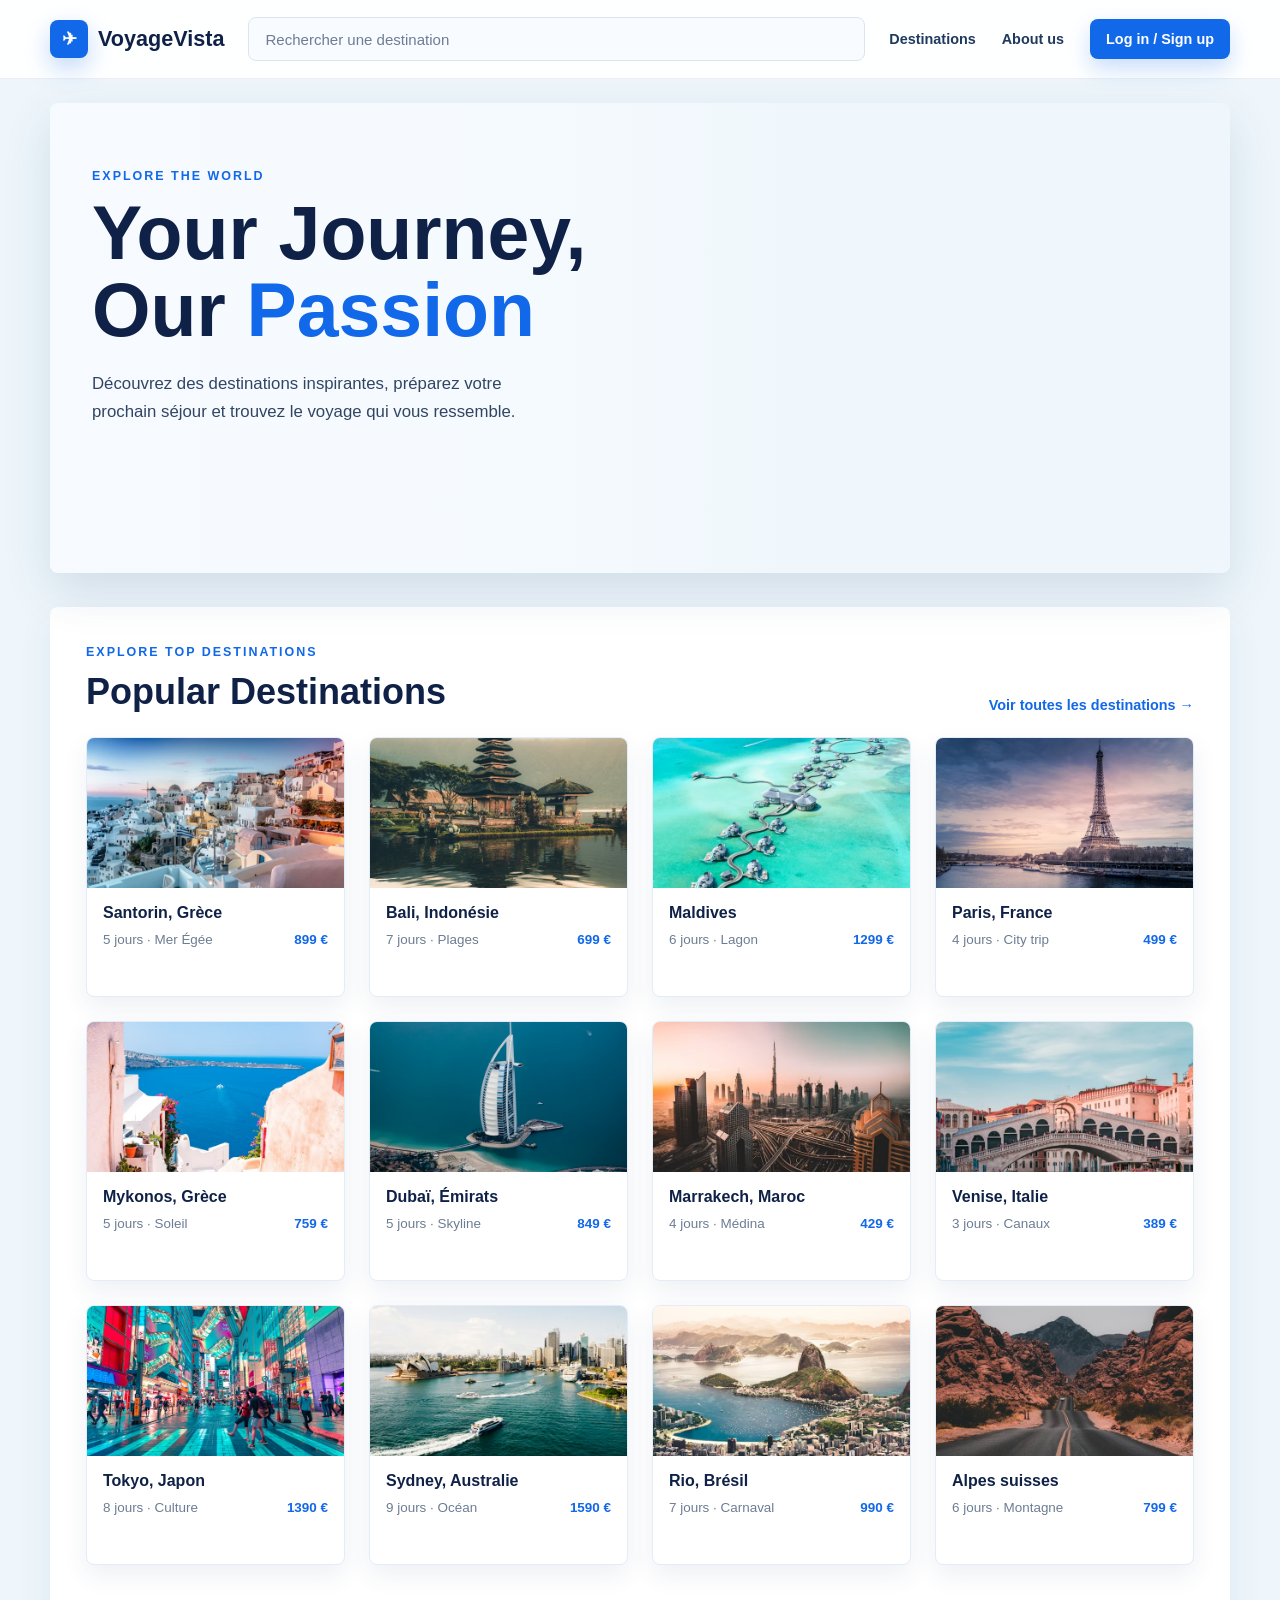
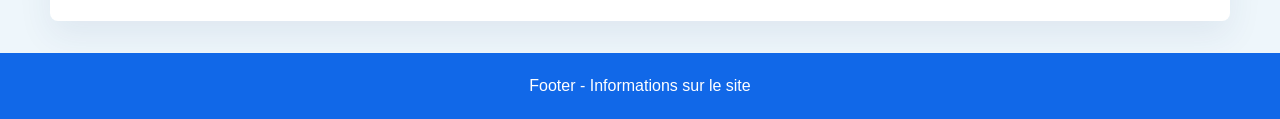
==== index.html @ a4513fe3 "Commit n°5" ====
﻿<!DOCTYPE html>
<html lang="fr">
<head>
    <meta charset="UTF-8">
    <meta name="viewport" content="width=device-width, initial-scale=1.0">
    <title>VoyageVista - Accueil</title>
    <link rel="stylesheet" href="src/css/index.css">
</head>
<body>
    <header>
        <div class="page navbar">
            <a class="logo" href="#" aria-label="VoyageVista">
                <span class="logo-mark">✈</span>
                <span>VoyageVista</span>
            </a>

            <form class="search-bar">
                <input type="search" placeholder="Rechercher une destination" aria-label="Rechercher une destination">
            </form>

            <nav aria-label="Navigation principale">
                <a href="#destinations">Destinations</a>
                <a href="#about">About us</a>
                <a class="login-link" href="connexion.html">Log in / Sign up</a>
            </nav>
        </div>
    </header>

    <main class="page">
        <section class="hero" aria-label="Accueil VoyageVista">
            <div class="hero-content">
                <div class="eyebrow">Explore the world</div>
                <h1>Your Journey, Our <span>Passion</span></h1>
                <p>Découvrez des destinations inspirantes, préparez votre prochain séjour et trouvez le voyage qui vous ressemble.</p>
            </div>
        </section>

        <section class="destinations-section" id="destinations">
            <div class="section-header">
                <div>
                    <div class="eyebrow">Explore top destinations</div>
                    <h2>Popular Destinations</h2>
                </div>
                <a class="view-all" href="#">Voir toutes les destinations →</a>
            </div>

            <div class="destination-grid">
                <article class="destination-card">
                    <div class="destination-image" style="background-image: url('images/image_santorin.avif');"></div>
                    <div class="destination-info">
                        <h3>Santorin, Grèce</h3>
                        <div class="destination-meta"><span>5 jours · Mer Égée</span><span class="price">899 €</span></div>
                    </div>
                </article>

                <article class="destination-card">
                    <div class="destination-image" style="background-image: url('images/image_bali.avif');"></div>
                    <div class="destination-info">
                        <h3>Bali, Indonésie</h3>
                        <div class="destination-meta"><span>7 jours · Plages</span><span class="price">699 €</span></div>
                    </div>
                </article>

                <article class="destination-card">
                    <div class="destination-image" style="background-image: url('images/image_maldives.avif');"></div>
                    <div class="destination-info">
                        <h3>Maldives</h3>
                        <div class="destination-meta"><span>6 jours · Lagon</span><span class="price">1299 €</span></div>
                    </div>
                </article>

                <article class="destination-card">
                    <div class="destination-image" style="background-image: url('images/image_paris.avif');"></div>
                    <div class="destination-info">
                        <h3>Paris, France</h3>
                        <div class="destination-meta"><span>4 jours · City trip</span><span class="price">499 €</span></div>
                    </div>
                </article>

                <article class="destination-card">
                    <div class="destination-image" style="background-image: url('images/image_mykonos.avif');"></div>
                    <div class="destination-info">
                        <h3>Mykonos, Grèce</h3>
                        <div class="destination-meta"><span>5 jours · Soleil</span><span class="price">759 €</span></div>
                    </div>
                </article>

                <article class="destination-card">
                    <div class="destination-image" style="background-image: url('images/image_dubai.avif');"></div>
                    <div class="destination-info">
                        <h3>Dubaï, Émirats</h3>
                        <div class="destination-meta"><span>5 jours · Skyline</span><span class="price">849 €</span></div>
                    </div>
                </article>

                <article class="destination-card">
                    <div class="destination-image" style="background-image: url('images/image_marrakech.avif');"></div>
                    <div class="destination-info">
                        <h3>Marrakech, Maroc</h3>
                        <div class="destination-meta"><span>4 jours · Médina</span><span class="price">429 €</span></div>
                    </div>
                </article>

                <article class="destination-card">
                    <div class="destination-image" style="background-image: url('images/image_venise.avif');"></div>
                    <div class="destination-info">
                        <h3>Venise, Italie</h3>
                        <div class="destination-meta"><span>3 jours · Canaux</span><span class="price">389 €</span></div>
                    </div>
                </article>

                <article class="destination-card">
                    <div class="destination-image" style="background-image: url('images/image_tokyo.avif');"></div>
                    <div class="destination-info">
                        <h3>Tokyo, Japon</h3>
                        <div class="destination-meta"><span>8 jours · Culture</span><span class="price">1390 €</span></div>
                    </div>
                </article>

                <article class="destination-card">
                    <div class="destination-image" style="background-image: url('images/image_sydney.avif');"></div>
                    <div class="destination-info">
                        <h3>Sydney, Australie</h3>
                        <div class="destination-meta"><span>9 jours · Océan</span><span class="price">1590 €</span></div>
                    </div>
                </article>

                <article class="destination-card">
                    <div class="destination-image" style="background-image: url('images/image_rio.avif');"></div>
                    <div class="destination-info">
                        <h3>Rio, Brésil</h3>
                        <div class="destination-meta"><span>7 jours · Carnaval</span><span class="price">990 €</span></div>
                    </div>
                </article>

                <article class="destination-card">
                    <div class="destination-image" style="background-image: url('images/image_alpessuisses.avif');"></div>
                    <div class="destination-info">
                        <h3>Alpes suisses</h3>
                        <div class="destination-meta"><span>6 jours · Montagne</span><span class="price">799 €</span></div>
                    </div>
                </article>
            </div>
        </section>
    </main>

    <footer id="about">
        <div class="page">Footer - Informations sur le site</div>
    </footer>
</body>
</html>
---- src/css/index.css ----
﻿* {
    box-sizing: border-box;
    margin: 0;
    padding: 0;
}

body {
    min-height: 100vh;
    color: #0f2147;
    font-family: Arial, Helvetica, sans-serif;
    background: #eef6fb;
}

a {
    color: inherit;
    text-decoration: none;
}

.page {
    width: min(1180px, calc(100% - 32px));
    margin: 0 auto;
}

header {
    position: sticky;
    top: 0;
    z-index: 10;
    background: rgba(255, 255, 255, 0.92);
    border-bottom: 1px solid rgba(15, 33, 71, 0.08);
    backdrop-filter: blur(14px);
}

.navbar {
    display: flex;
    align-items: center;
    gap: 24px;
    min-height: 78px;
}

.logo {
    display: flex;
    align-items: center;
    gap: 10px;
    min-width: 170px;
    font-weight: 800;
    font-size: 1.35rem;
    letter-spacing: 0;
}

.logo-mark {
    display: grid;
    place-items: center;
    width: 38px;
    height: 38px;
    color: white;
    font-size: 1.1rem;
    border-radius: 8px;
    background: #1168e8;
    box-shadow: 0 10px 24px rgba(17, 104, 232, 0.25);
}

.search-bar {
    flex: 1;
    display: flex;
    align-items: center;
    min-width: 220px;
    height: 44px;
    padding: 0 16px;
    border: 1px solid #dce5ef;
    border-radius: 8px;
    background: #f8fbff;
}

.search-bar input {
    width: 100%;
    border: 0;
    outline: 0;
    color: #20395f;
    font-size: 0.94rem;
    background: transparent;
}

.search-bar input::placeholder {
    color: #6d7d94;
}

nav {
    display: flex;
    align-items: center;
    gap: 26px;
    color: #20395f;
    font-size: 0.9rem;
    font-weight: 700;
}

.login-link {
    padding: 12px 16px;
    color: white;
    border-radius: 8px;
    background: #1168e8;
    box-shadow: 0 10px 22px rgba(17, 104, 232, 0.22);
}

.hero {
    position: relative;
    overflow: hidden;
    min-height: 470px;
    margin-top: 24px;
    border-radius: 8px;
    background:
        linear-gradient(90deg, rgba(247, 251, 255, 0.96) 0%, rgba(247, 251, 255, 0.82) 38%, rgba(247, 251, 255, 0.18) 64%),
        url("https://images.unsplash.com/photo-1507525428034-b723cf961d3e?auto=format&fit=crop&w=1600&q=80") center/cover;
    box-shadow: 0 18px 48px rgba(33, 68, 111, 0.14);
}

.hero-content {
    width: min(620px, 100%);
    padding: 66px 42px;
}

.eyebrow {
    margin-bottom: 12px;
    color: #1168e8;
    font-size: 0.78rem;
    font-weight: 800;
    letter-spacing: 2px;
    text-transform: uppercase;
}

h1 {
    max-width: 560px;
    font-size: clamp(2.6rem, 6vw, 4.7rem);
    line-height: 1.02;
    letter-spacing: 0;
}

h1 span {
    color: #1168e8;
}

.hero p {
    max-width: 460px;
    margin-top: 22px;
    color: #314563;
    font-size: 1.05rem;
    line-height: 1.65;
}

.destinations-section {
    margin-top: 34px;
    padding: 38px 0 56px;
    background: #ffffff;
    border-radius: 8px;
    box-shadow: 0 14px 34px rgba(33, 68, 111, 0.08);
}

.section-header {
    display: flex;
    align-items: end;
    justify-content: space-between;
    gap: 20px;
    padding: 0 36px 24px;
}

.section-header h2 {
    margin-top: 6px;
    font-size: clamp(1.6rem, 3vw, 2.25rem);
    letter-spacing: 0;
}

.view-all {
    color: #1168e8;
    font-size: 0.9rem;
    font-weight: 800;
    white-space: nowrap;
}

.destination-grid {
    display: grid;
    grid-template-columns: repeat(4, 1fr);
    gap: 24px;
    padding: 0 36px;
}

.destination-card {
    overflow: hidden;
    min-height: 260px;
    border: 1px solid #e3edf7;
    border-radius: 8px;
    background: white;
    box-shadow: 0 10px 24px rgba(33, 68, 111, 0.08);
    transition: transform 0.2s ease, box-shadow 0.2s ease;
}

.destination-card:hover {
    transform: translateY(-4px);
    box-shadow: 0 16px 34px rgba(33, 68, 111, 0.14);
}

.destination-image {
    height: 150px;
    background-position: center;
    background-size: cover;
}

.destination-info {
    padding: 16px;
}

.destination-info h3 {
    margin-bottom: 8px;
    font-size: 1rem;
}

.destination-meta {
    display: flex;
    justify-content: space-between;
    gap: 12px;
    color: #6c7d93;
    font-size: 0.84rem;
    line-height: 1.45;
}

.price {
    color: #1168e8;
    font-weight: 800;
    white-space: nowrap;
}

footer {
    margin-top: 32px;
    padding: 24px 0;
    color: white;
    text-align: center;
    background: #1168e8;
}

@media (max-width: 980px) {
    .navbar {
        flex-wrap: wrap;
        padding: 16px 0;
    }

    .search-bar {
        order: 3;
        flex-basis: 100%;
    }

    nav {
        margin-left: auto;
    }

    .destination-grid {
        grid-template-columns: repeat(2, 1fr);
    }
}

@media (max-width: 680px) {
    .page {
        width: min(100% - 20px, 1180px);
    }

    .navbar {
        gap: 14px;
    }

    nav {
        width: 100%;
        justify-content: space-between;
        gap: 10px;
        font-size: 0.78rem;
    }

    .login-link {
        padding: 10px 12px;
    }

    .hero {
        min-height: 540px;
        background:
            linear-gradient(180deg, rgba(247, 251, 255, 0.98) 0%, rgba(247, 251, 255, 0.9) 45%, rgba(247, 251, 255, 0.12) 100%),
            url("https://images.unsplash.com/photo-1507525428034-b723cf961d3e?auto=format&fit=crop&w=1000&q=80") center/cover;
    }

    .hero-content {
        padding: 42px 24px;
    }

    .section-header {
        display: block;
        padding: 0 20px 22px;
    }

    .view-all {
        display: inline-block;
        margin-top: 12px;
    }

    .destination-grid {
        grid-template-columns: 1fr;
        padding: 0 20px;
    }

}
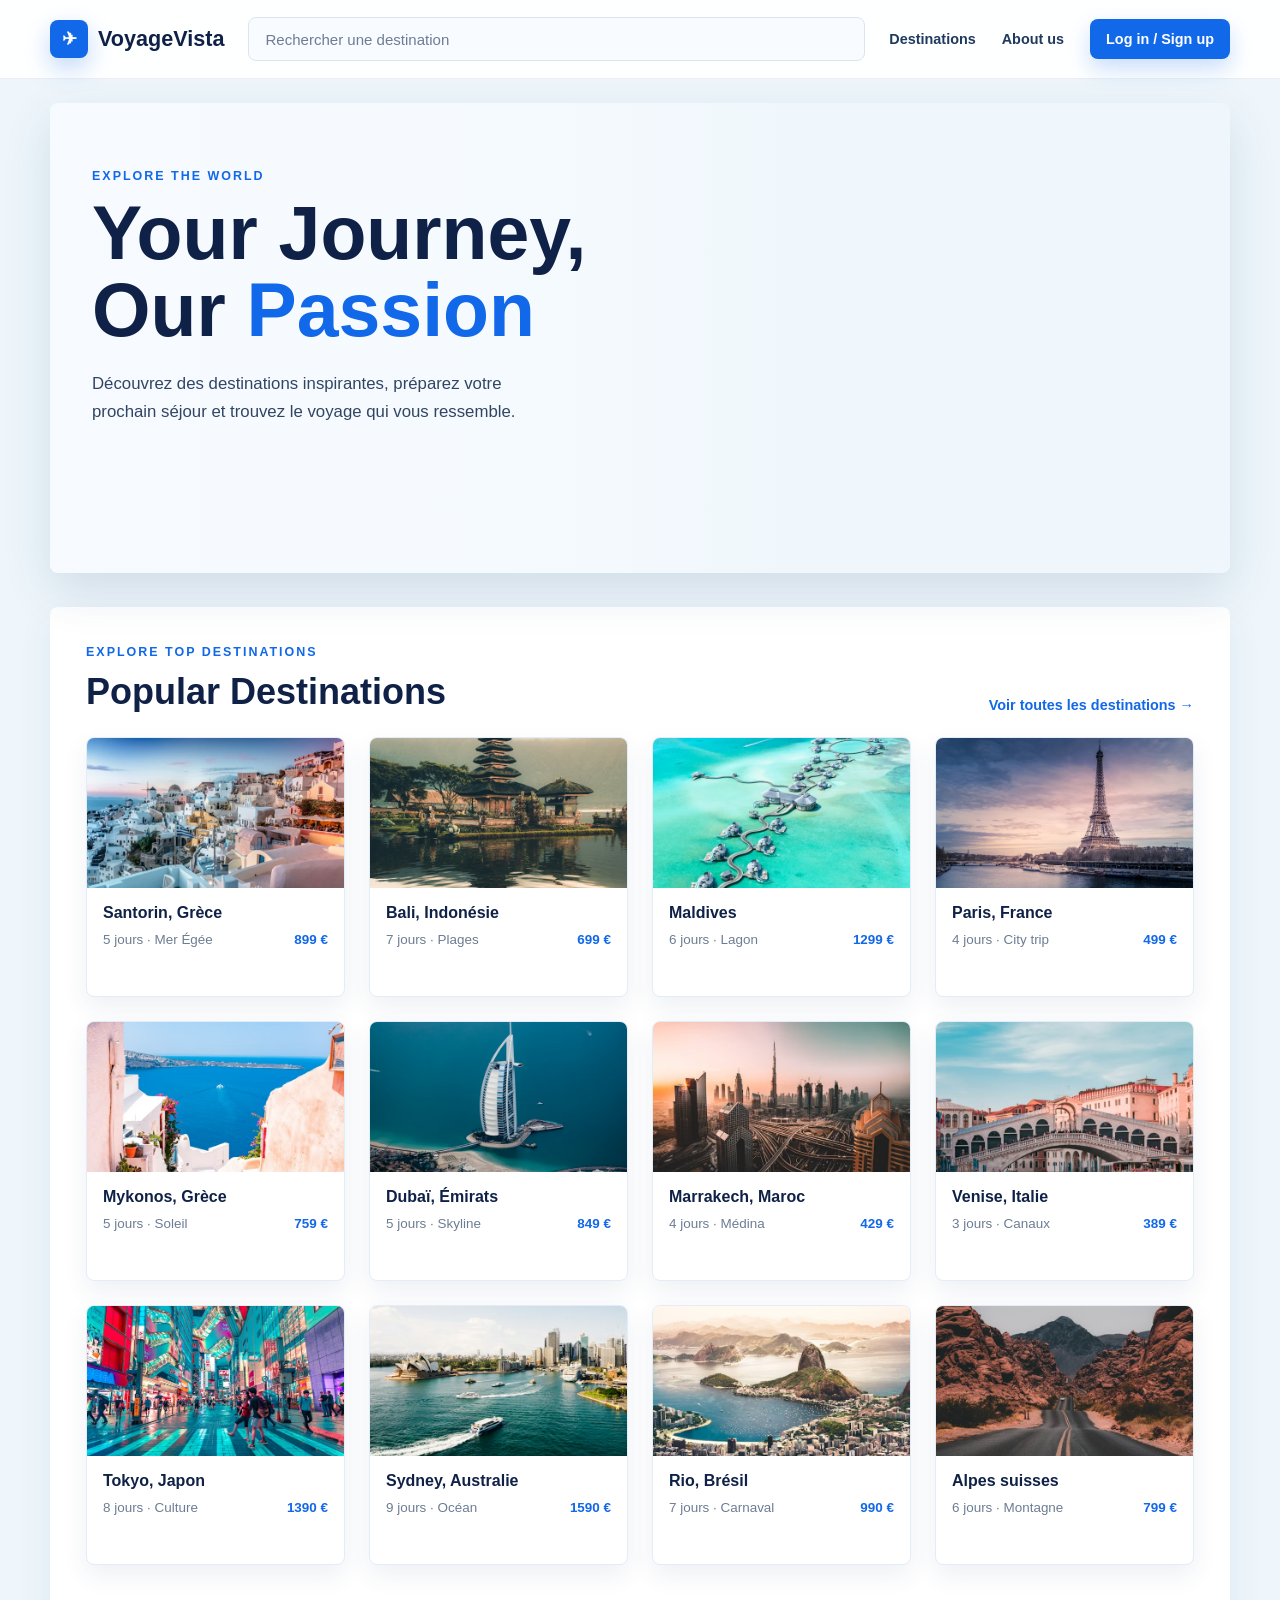
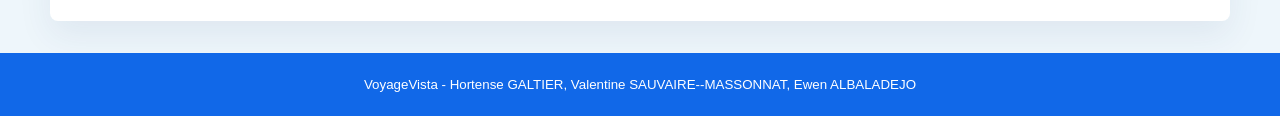
==== commit 0bb110ab: "Commit n°7" ====
--- a/index.html
+++ b/index.html
@@ -145,7 +145,9 @@
     </main>
 
     <footer id="about">
-        <div class="page">Footer - Informations sur le site</div>
+        <small>
+            <div class="page">VoyageVista - Hortense GALTIER, Valentine SAUVAIRE--MASSONNAT, Ewen ALBALADEJO</div>
+        </small>
     </footer>
 </body>
 </html>
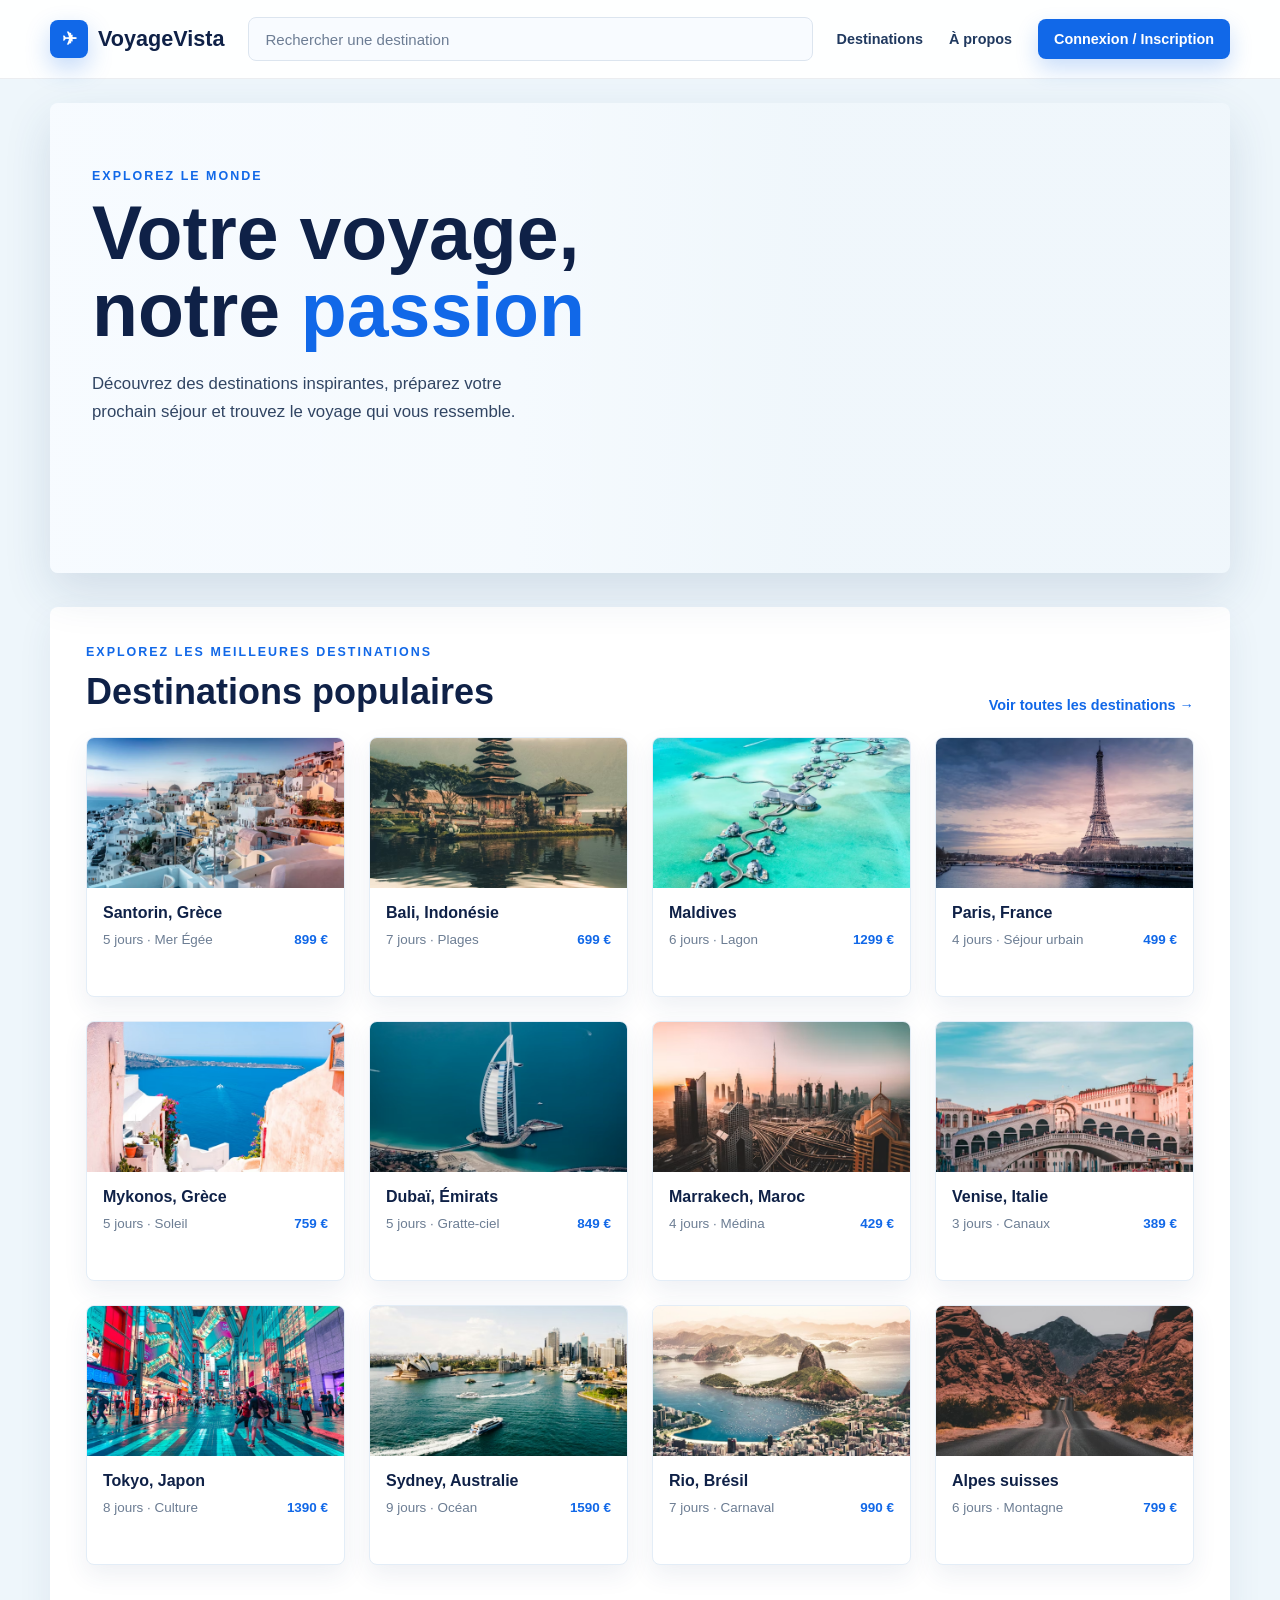
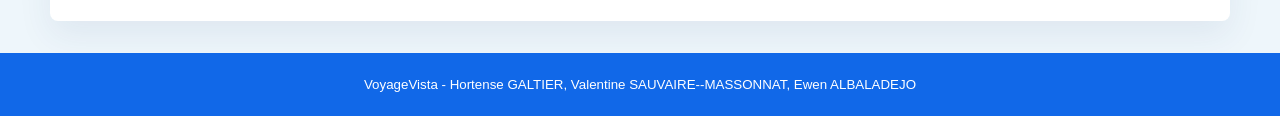
==== commit 840e4976: "Commit n°8" ====
--- a/index.html
+++ b/index.html
@@ -1,4 +1,4 @@
-﻿<!DOCTYPE html>
+<!DOCTYPE html>
 <html lang="fr">
 <head>
     <meta charset="UTF-8">
@@ -20,8 +20,8 @@
 
             <nav aria-label="Navigation principale">
                 <a href="#destinations">Destinations</a>
-                <a href="#about">About us</a>
-                <a class="login-link" href="connexion.html">Log in / Sign up</a>
+                <a href="#about">À propos</a>
+                <a class="login-link" href="connexion.html">Connexion / Inscription</a>
             </nav>
         </div>
     </header>
@@ -29,8 +29,8 @@
     <main class="page">
         <section class="hero" aria-label="Accueil VoyageVista">
             <div class="hero-content">
-                <div class="eyebrow">Explore the world</div>
-                <h1>Your Journey, Our <span>Passion</span></h1>
+                <div class="eyebrow">Explorez le monde</div>
+                <h1>Votre voyage, notre <span>passion</span></h1>
                 <p>Découvrez des destinations inspirantes, préparez votre prochain séjour et trouvez le voyage qui vous ressemble.</p>
             </div>
         </section>
@@ -38,8 +38,8 @@
         <section class="destinations-section" id="destinations">
             <div class="section-header">
                 <div>
-                    <div class="eyebrow">Explore top destinations</div>
-                    <h2>Popular Destinations</h2>
+                    <div class="eyebrow">Explorez les meilleures destinations</div>
+                    <h2>Destinations populaires</h2>
                 </div>
                 <a class="view-all" href="#">Voir toutes les destinations →</a>
             </div>
@@ -73,7 +73,7 @@
                     <div class="destination-image" style="background-image: url('images/image_paris.avif');"></div>
                     <div class="destination-info">
                         <h3>Paris, France</h3>
-                        <div class="destination-meta"><span>4 jours · City trip</span><span class="price">499 €</span></div>
+                        <div class="destination-meta"><span>4 jours · Séjour urbain</span><span class="price">499 €</span></div>
                     </div>
                 </article>
 
@@ -89,7 +89,7 @@
                     <div class="destination-image" style="background-image: url('images/image_dubai.avif');"></div>
                     <div class="destination-info">
                         <h3>Dubaï, Émirats</h3>
-                        <div class="destination-meta"><span>5 jours · Skyline</span><span class="price">849 €</span></div>
+                        <div class="destination-meta"><span>5 jours · Gratte-ciel</span><span class="price">849 €</span></div>
                     </div>
                 </article>
 
